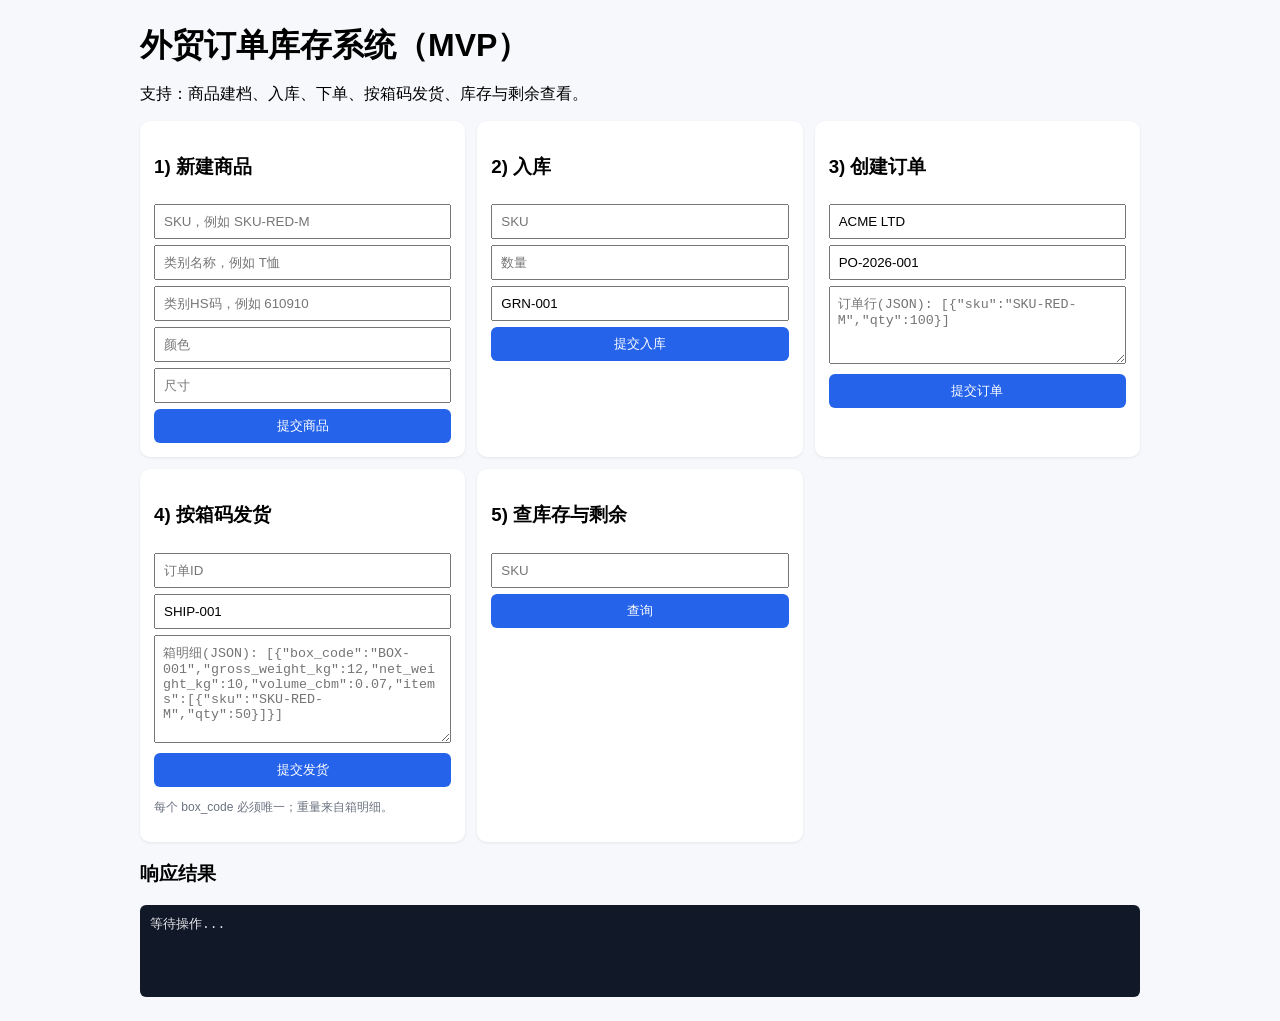
==== frontend/index.html @ 30c9c4c7 "feat: build full-stack foreign-trade order and inventory MVP" ====
<!doctype html>
<html lang="zh-CN">
  <head>
    <meta charset="UTF-8" />
    <meta name="viewport" content="width=device-width, initial-scale=1.0" />
    <title>WM 外贸订单库存系统 MVP</title>
    <style>
      body { font-family: Arial, sans-serif; margin: 0; background: #f6f8fb; }
      .wrap { max-width: 1000px; margin: 24px auto; padding: 0 16px; }
      h1 { margin-bottom: 6px; }
      .grid { display: grid; grid-template-columns: repeat(auto-fit,minmax(300px,1fr)); gap: 12px; }
      .card { background: #fff; border-radius: 10px; padding: 14px; box-shadow: 0 1px 3px rgba(0,0,0,.08); }
      input, textarea, button { width: 100%; padding: 8px; margin-top: 6px; box-sizing: border-box; }
      button { background: #2563eb; color: #fff; border: 0; border-radius: 6px; cursor: pointer; }
      pre { background: #111827; color: #e5e7eb; padding: 10px; border-radius: 6px; overflow: auto; min-height: 72px; }
      .hint { color: #6b7280; font-size: 12px; }
    </style>
  </head>
  <body>
    <div class="wrap">
      <h1>外贸订单库存系统（MVP）</h1>
      <p>支持：商品建档、入库、下单、按箱码发货、库存与剩余查看。</p>

      <div class="grid">
        <section class="card">
          <h3>1) 新建商品</h3>
          <input id="p_sku" placeholder="SKU，例如 SKU-RED-M" />
          <input id="p_category" placeholder="类别名称，例如 T恤" />
          <input id="p_cat_hs" placeholder="类别HS码，例如 610910" />
          <input id="p_color" placeholder="颜色" />
          <input id="p_size" placeholder="尺寸" />
          <button onclick="createProduct()">提交商品</button>
        </section>

        <section class="card">
          <h3>2) 入库</h3>
          <input id="r_sku" placeholder="SKU" />
          <input id="r_qty" placeholder="数量" type="number" />
          <input id="r_ref" placeholder="参考单号" value="GRN-001" />
          <button onclick="receiveStock()">提交入库</button>
        </section>

        <section class="card">
          <h3>3) 创建订单</h3>
          <input id="o_customer" placeholder="客户名" value="ACME LTD" />
          <input id="o_po" placeholder="客户PO" value="PO-2026-001" />
          <textarea id="o_lines" rows="4" placeholder='订单行(JSON): [{"sku":"SKU-RED-M","qty":100}]'></textarea>
          <button onclick="createOrder()">提交订单</button>
        </section>

        <section class="card">
          <h3>4) 按箱码发货</h3>
          <input id="s_order_id" placeholder="订单ID" type="number" />
          <input id="s_no" placeholder="发货单号" value="SHIP-001" />
          <textarea id="s_boxes" rows="6" placeholder='箱明细(JSON): [{"box_code":"BOX-001","gross_weight_kg":12,"net_weight_kg":10,"volume_cbm":0.07,"items":[{"sku":"SKU-RED-M","qty":50}]}]'></textarea>
          <button onclick="createShipment()">提交发货</button>
          <p class="hint">每个 box_code 必须唯一；重量来自箱明细。</p>
        </section>

        <section class="card">
          <h3>5) 查库存与剩余</h3>
          <input id="q_sku" placeholder="SKU" />
          <button onclick="queryInventory()">查询</button>
        </section>
      </div>

      <h3>响应结果</h3>
      <pre id="result">等待操作...</pre>
    </div>

    <script src="./app.js"></script>
  </body>
</html>
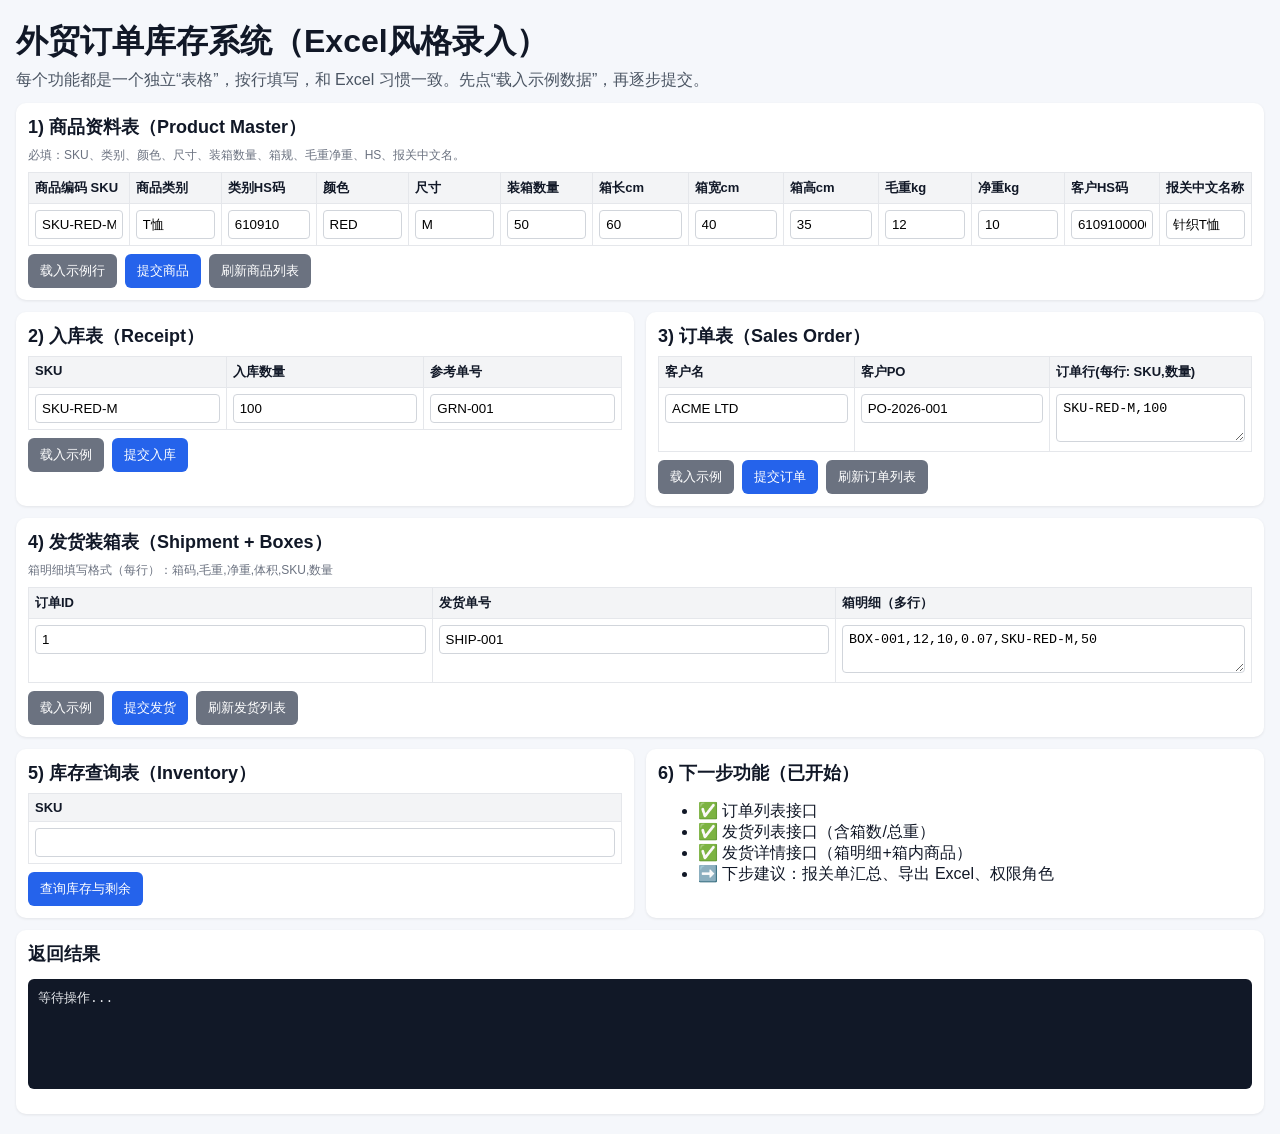
==== commit 6560bd42: "feat: redesign excel-style UI and add order/shipment list APIs" ====
--- a/frontend/index.html
+++ b/frontend/index.html
@@ -3,69 +3,114 @@
   <head>
     <meta charset="UTF-8" />
     <meta name="viewport" content="width=device-width, initial-scale=1.0" />
-    <title>WM 外贸订单库存系统 MVP</title>
+    <title>WM 外贸订单库存系统（Excel风格）</title>
     <style>
-      body { font-family: Arial, sans-serif; margin: 0; background: #f6f8fb; }
-      .wrap { max-width: 1000px; margin: 24px auto; padding: 0 16px; }
-      h1 { margin-bottom: 6px; }
-      .grid { display: grid; grid-template-columns: repeat(auto-fit,minmax(300px,1fr)); gap: 12px; }
-      .card { background: #fff; border-radius: 10px; padding: 14px; box-shadow: 0 1px 3px rgba(0,0,0,.08); }
-      input, textarea, button { width: 100%; padding: 8px; margin-top: 6px; box-sizing: border-box; }
-      button { background: #2563eb; color: #fff; border: 0; border-radius: 6px; cursor: pointer; }
-      pre { background: #111827; color: #e5e7eb; padding: 10px; border-radius: 6px; overflow: auto; min-height: 72px; }
-      .hint { color: #6b7280; font-size: 12px; }
+      body { font-family: Arial, sans-serif; margin: 0; background: #f5f7fb; color:#111827; }
+      .wrap { max-width: 1280px; margin: 20px auto; padding: 0 16px; }
+      h1 { margin: 0 0 6px; }
+      .desc { color:#4b5563; margin-bottom: 12px; }
+      .panel { background:#fff; border-radius:10px; box-shadow:0 1px 3px rgba(0,0,0,.08); margin-bottom:12px; padding:12px; }
+      .panel h2 { margin:0 0 8px; font-size:18px; }
+      .hint { color:#6b7280; font-size:12px; margin-bottom:8px; }
+      table { width:100%; border-collapse:collapse; font-size:13px; }
+      th, td { border:1px solid #e5e7eb; padding:6px; vertical-align:top; }
+      th { background:#f3f4f6; text-align:left; }
+      input, textarea { width:100%; box-sizing:border-box; padding:6px; border:1px solid #d1d5db; border-radius:4px; }
+      textarea { min-height:48px; }
+      .actions { display:flex; gap:8px; flex-wrap:wrap; margin-top:8px; }
+      button { background:#2563eb; color:#fff; border:0; border-radius:6px; padding:8px 12px; cursor:pointer; }
+      button.secondary { background:#6b7280; }
+      .grid2 { display:grid; grid-template-columns:1fr 1fr; gap:12px; }
+      pre { background:#111827; color:#e5e7eb; padding:10px; border-radius:6px; min-height:90px; overflow:auto; }
+      @media (max-width: 960px) { .grid2 { grid-template-columns:1fr; } }
     </style>
   </head>
   <body>
     <div class="wrap">
-      <h1>外贸订单库存系统（MVP）</h1>
-      <p>支持：商品建档、入库、下单、按箱码发货、库存与剩余查看。</p>
+      <h1>外贸订单库存系统（Excel风格录入）</h1>
+      <div class="desc">每个功能都是一个独立“表格”，按行填写，和 Excel 习惯一致。先点“载入示例数据”，再逐步提交。</div>
 
-      <div class="grid">
-        <section class="card">
-          <h3>1) 新建商品</h3>
-          <input id="p_sku" placeholder="SKU，例如 SKU-RED-M" />
-          <input id="p_category" placeholder="类别名称，例如 T恤" />
-          <input id="p_cat_hs" placeholder="类别HS码，例如 610910" />
-          <input id="p_color" placeholder="颜色" />
-          <input id="p_size" placeholder="尺寸" />
+      <div class="panel">
+        <h2>1) 商品资料表（Product Master）</h2>
+        <div class="hint">必填：SKU、类别、颜色、尺寸、装箱数量、箱规、毛重净重、HS、报关中文名。</div>
+        <table>
+          <thead>
+            <tr>
+              <th>商品编码 SKU</th><th>商品类别</th><th>类别HS码</th><th>颜色</th><th>尺寸</th>
+              <th>装箱数量</th><th>箱长cm</th><th>箱宽cm</th><th>箱高cm</th>
+              <th>毛重kg</th><th>净重kg</th><th>客户HS码</th><th>报关中文名称</th>
+            </tr>
+          </thead>
+          <tbody>
+            <tr>
+              <td><input id="p_sku" /></td><td><input id="p_category" /></td><td><input id="p_cat_hs" /></td><td><input id="p_color" /></td><td><input id="p_size" /></td>
+              <td><input id="p_pack" type="number" /></td><td><input id="p_len" type="number" step="0.01" /></td><td><input id="p_wid" type="number" step="0.01" /></td><td><input id="p_hei" type="number" step="0.01" /></td>
+              <td><input id="p_gross" type="number" step="0.01" /></td><td><input id="p_net" type="number" step="0.01" /></td><td><input id="p_customer_hs" /></td><td><input id="p_cn" /></td>
+            </tr>
+          </tbody>
+        </table>
+        <div class="actions">
+          <button onclick="fillProductExample()" class="secondary">载入示例行</button>
           <button onclick="createProduct()">提交商品</button>
-        </section>
-
-        <section class="card">
-          <h3>2) 入库</h3>
-          <input id="r_sku" placeholder="SKU" />
-          <input id="r_qty" placeholder="数量" type="number" />
-          <input id="r_ref" placeholder="参考单号" value="GRN-001" />
-          <button onclick="receiveStock()">提交入库</button>
-        </section>
-
-        <section class="card">
-          <h3>3) 创建订单</h3>
-          <input id="o_customer" placeholder="客户名" value="ACME LTD" />
-          <input id="o_po" placeholder="客户PO" value="PO-2026-001" />
-          <textarea id="o_lines" rows="4" placeholder='订单行(JSON): [{"sku":"SKU-RED-M","qty":100}]'></textarea>
-          <button onclick="createOrder()">提交订单</button>
-        </section>
-
-        <section class="card">
-          <h3>4) 按箱码发货</h3>
-          <input id="s_order_id" placeholder="订单ID" type="number" />
-          <input id="s_no" placeholder="发货单号" value="SHIP-001" />
-          <textarea id="s_boxes" rows="6" placeholder='箱明细(JSON): [{"box_code":"BOX-001","gross_weight_kg":12,"net_weight_kg":10,"volume_cbm":0.07,"items":[{"sku":"SKU-RED-M","qty":50}]}]'></textarea>
-          <button onclick="createShipment()">提交发货</button>
-          <p class="hint">每个 box_code 必须唯一；重量来自箱明细。</p>
-        </section>
-
-        <section class="card">
-          <h3>5) 查库存与剩余</h3>
-          <input id="q_sku" placeholder="SKU" />
-          <button onclick="queryInventory()">查询</button>
-        </section>
+          <button onclick="refreshProducts()" class="secondary">刷新商品列表</button>
+        </div>
+        <div id="productsTable"></div>
       </div>
 
-      <h3>响应结果</h3>
-      <pre id="result">等待操作...</pre>
+      <div class="grid2">
+        <div class="panel">
+          <h2>2) 入库表（Receipt）</h2>
+          <table>
+            <thead><tr><th>SKU</th><th>入库数量</th><th>参考单号</th></tr></thead>
+            <tbody><tr><td><input id="r_sku" /></td><td><input id="r_qty" type="number" /></td><td><input id="r_ref" /></td></tr></tbody>
+          </table>
+          <div class="actions"><button onclick="fillReceiptExample()" class="secondary">载入示例</button><button onclick="receiveStock()">提交入库</button></div>
+        </div>
+
+        <div class="panel">
+          <h2>3) 订单表（Sales Order）</h2>
+          <table>
+            <thead><tr><th>客户名</th><th>客户PO</th><th>订单行(每行: SKU,数量)</th></tr></thead>
+            <tbody><tr><td><input id="o_customer" /></td><td><input id="o_po" /></td><td><textarea id="o_lines" placeholder="SKU-RED-M,100\nSKU-BLUE-L,50"></textarea></td></tr></tbody>
+          </table>
+          <div class="actions"><button onclick="fillOrderExample()" class="secondary">载入示例</button><button onclick="createOrder()">提交订单</button><button onclick="refreshOrders()" class="secondary">刷新订单列表</button></div>
+          <div id="ordersTable"></div>
+        </div>
+      </div>
+
+      <div class="panel">
+        <h2>4) 发货装箱表（Shipment + Boxes）</h2>
+        <div class="hint">箱明细填写格式（每行）：箱码,毛重,净重,体积,SKU,数量</div>
+        <table>
+          <thead><tr><th>订单ID</th><th>发货单号</th><th>箱明细（多行）</th></tr></thead>
+          <tbody><tr><td><input id="s_order_id" type="number" /></td><td><input id="s_no" /></td><td><textarea id="s_boxes" placeholder="BOX-001,12,10,0.07,SKU-RED-M,50"></textarea></td></tr></tbody>
+        </table>
+        <div class="actions"><button onclick="fillShipmentExample()" class="secondary">载入示例</button><button onclick="createShipment()">提交发货</button><button onclick="refreshShipments()" class="secondary">刷新发货列表</button></div>
+        <div id="shipmentsTable"></div>
+      </div>
+
+      <div class="grid2">
+        <div class="panel">
+          <h2>5) 库存查询表（Inventory）</h2>
+          <table><thead><tr><th>SKU</th></tr></thead><tbody><tr><td><input id="q_sku" /></td></tr></tbody></table>
+          <div class="actions"><button onclick="queryInventory()">查询库存与剩余</button></div>
+        </div>
+
+        <div class="panel">
+          <h2>6) 下一步功能（已开始）</h2>
+          <ul>
+            <li>✅ 订单列表接口</li>
+            <li>✅ 发货列表接口（含箱数/总重）</li>
+            <li>✅ 发货详情接口（箱明细+箱内商品）</li>
+            <li>➡️ 下步建议：报关单汇总、导出 Excel、权限角色</li>
+          </ul>
+        </div>
+      </div>
+
+      <div class="panel">
+        <h2>返回结果</h2>
+        <pre id="result">等待操作...</pre>
+      </div>
     </div>
 
     <script src="./app.js"></script>
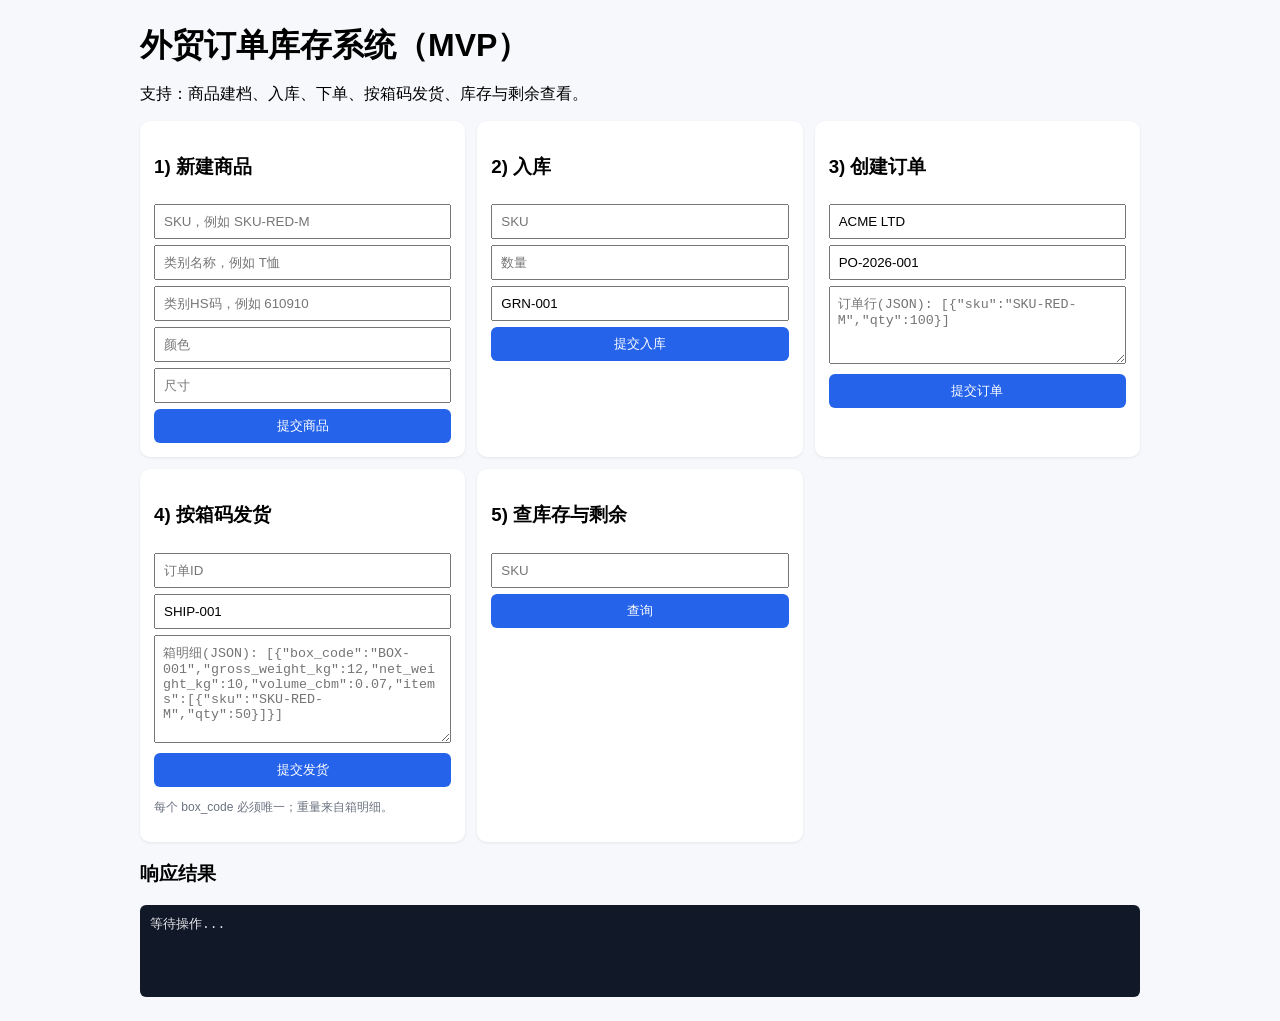
==== commit 66e74b2f: "Merge branch 'main' into codex/design-order-management-system-requirements-ja2w4x" ====
--- a/frontend/index.html
+++ b/frontend/index.html
@@ -3,114 +3,69 @@
   <head>
     <meta charset="UTF-8" />
     <meta name="viewport" content="width=device-width, initial-scale=1.0" />
-    <title>WM 外贸订单库存系统（Excel风格）</title>
+    <title>WM 外贸订单库存系统 MVP</title>
     <style>
-      body { font-family: Arial, sans-serif; margin: 0; background: #f5f7fb; color:#111827; }
-      .wrap { max-width: 1280px; margin: 20px auto; padding: 0 16px; }
-      h1 { margin: 0 0 6px; }
-      .desc { color:#4b5563; margin-bottom: 12px; }
-      .panel { background:#fff; border-radius:10px; box-shadow:0 1px 3px rgba(0,0,0,.08); margin-bottom:12px; padding:12px; }
-      .panel h2 { margin:0 0 8px; font-size:18px; }
-      .hint { color:#6b7280; font-size:12px; margin-bottom:8px; }
-      table { width:100%; border-collapse:collapse; font-size:13px; }
-      th, td { border:1px solid #e5e7eb; padding:6px; vertical-align:top; }
-      th { background:#f3f4f6; text-align:left; }
-      input, textarea { width:100%; box-sizing:border-box; padding:6px; border:1px solid #d1d5db; border-radius:4px; }
-      textarea { min-height:48px; }
-      .actions { display:flex; gap:8px; flex-wrap:wrap; margin-top:8px; }
-      button { background:#2563eb; color:#fff; border:0; border-radius:6px; padding:8px 12px; cursor:pointer; }
-      button.secondary { background:#6b7280; }
-      .grid2 { display:grid; grid-template-columns:1fr 1fr; gap:12px; }
-      pre { background:#111827; color:#e5e7eb; padding:10px; border-radius:6px; min-height:90px; overflow:auto; }
-      @media (max-width: 960px) { .grid2 { grid-template-columns:1fr; } }
+      body { font-family: Arial, sans-serif; margin: 0; background: #f6f8fb; }
+      .wrap { max-width: 1000px; margin: 24px auto; padding: 0 16px; }
+      h1 { margin-bottom: 6px; }
+      .grid { display: grid; grid-template-columns: repeat(auto-fit,minmax(300px,1fr)); gap: 12px; }
+      .card { background: #fff; border-radius: 10px; padding: 14px; box-shadow: 0 1px 3px rgba(0,0,0,.08); }
+      input, textarea, button { width: 100%; padding: 8px; margin-top: 6px; box-sizing: border-box; }
+      button { background: #2563eb; color: #fff; border: 0; border-radius: 6px; cursor: pointer; }
+      pre { background: #111827; color: #e5e7eb; padding: 10px; border-radius: 6px; overflow: auto; min-height: 72px; }
+      .hint { color: #6b7280; font-size: 12px; }
     </style>
   </head>
   <body>
     <div class="wrap">
-      <h1>外贸订单库存系统（Excel风格录入）</h1>
-      <div class="desc">每个功能都是一个独立“表格”，按行填写，和 Excel 习惯一致。先点“载入示例数据”，再逐步提交。</div>
+      <h1>外贸订单库存系统（MVP）</h1>
+      <p>支持：商品建档、入库、下单、按箱码发货、库存与剩余查看。</p>
 
-      <div class="panel">
-        <h2>1) 商品资料表（Product Master）</h2>
-        <div class="hint">必填：SKU、类别、颜色、尺寸、装箱数量、箱规、毛重净重、HS、报关中文名。</div>
-        <table>
-          <thead>
-            <tr>
-              <th>商品编码 SKU</th><th>商品类别</th><th>类别HS码</th><th>颜色</th><th>尺寸</th>
-              <th>装箱数量</th><th>箱长cm</th><th>箱宽cm</th><th>箱高cm</th>
-              <th>毛重kg</th><th>净重kg</th><th>客户HS码</th><th>报关中文名称</th>
-            </tr>
-          </thead>
-          <tbody>
-            <tr>
-              <td><input id="p_sku" /></td><td><input id="p_category" /></td><td><input id="p_cat_hs" /></td><td><input id="p_color" /></td><td><input id="p_size" /></td>
-              <td><input id="p_pack" type="number" /></td><td><input id="p_len" type="number" step="0.01" /></td><td><input id="p_wid" type="number" step="0.01" /></td><td><input id="p_hei" type="number" step="0.01" /></td>
-              <td><input id="p_gross" type="number" step="0.01" /></td><td><input id="p_net" type="number" step="0.01" /></td><td><input id="p_customer_hs" /></td><td><input id="p_cn" /></td>
-            </tr>
-          </tbody>
-        </table>
-        <div class="actions">
-          <button onclick="fillProductExample()" class="secondary">载入示例行</button>
+      <div class="grid">
+        <section class="card">
+          <h3>1) 新建商品</h3>
+          <input id="p_sku" placeholder="SKU，例如 SKU-RED-M" />
+          <input id="p_category" placeholder="类别名称，例如 T恤" />
+          <input id="p_cat_hs" placeholder="类别HS码，例如 610910" />
+          <input id="p_color" placeholder="颜色" />
+          <input id="p_size" placeholder="尺寸" />
           <button onclick="createProduct()">提交商品</button>
-          <button onclick="refreshProducts()" class="secondary">刷新商品列表</button>
-        </div>
-        <div id="productsTable"></div>
+        </section>
+
+        <section class="card">
+          <h3>2) 入库</h3>
+          <input id="r_sku" placeholder="SKU" />
+          <input id="r_qty" placeholder="数量" type="number" />
+          <input id="r_ref" placeholder="参考单号" value="GRN-001" />
+          <button onclick="receiveStock()">提交入库</button>
+        </section>
+
+        <section class="card">
+          <h3>3) 创建订单</h3>
+          <input id="o_customer" placeholder="客户名" value="ACME LTD" />
+          <input id="o_po" placeholder="客户PO" value="PO-2026-001" />
+          <textarea id="o_lines" rows="4" placeholder='订单行(JSON): [{"sku":"SKU-RED-M","qty":100}]'></textarea>
+          <button onclick="createOrder()">提交订单</button>
+        </section>
+
+        <section class="card">
+          <h3>4) 按箱码发货</h3>
+          <input id="s_order_id" placeholder="订单ID" type="number" />
+          <input id="s_no" placeholder="发货单号" value="SHIP-001" />
+          <textarea id="s_boxes" rows="6" placeholder='箱明细(JSON): [{"box_code":"BOX-001","gross_weight_kg":12,"net_weight_kg":10,"volume_cbm":0.07,"items":[{"sku":"SKU-RED-M","qty":50}]}]'></textarea>
+          <button onclick="createShipment()">提交发货</button>
+          <p class="hint">每个 box_code 必须唯一；重量来自箱明细。</p>
+        </section>
+
+        <section class="card">
+          <h3>5) 查库存与剩余</h3>
+          <input id="q_sku" placeholder="SKU" />
+          <button onclick="queryInventory()">查询</button>
+        </section>
       </div>
 
-      <div class="grid2">
-        <div class="panel">
-          <h2>2) 入库表（Receipt）</h2>
-          <table>
-            <thead><tr><th>SKU</th><th>入库数量</th><th>参考单号</th></tr></thead>
-            <tbody><tr><td><input id="r_sku" /></td><td><input id="r_qty" type="number" /></td><td><input id="r_ref" /></td></tr></tbody>
-          </table>
-          <div class="actions"><button onclick="fillReceiptExample()" class="secondary">载入示例</button><button onclick="receiveStock()">提交入库</button></div>
-        </div>
-
-        <div class="panel">
-          <h2>3) 订单表（Sales Order）</h2>
-          <table>
-            <thead><tr><th>客户名</th><th>客户PO</th><th>订单行(每行: SKU,数量)</th></tr></thead>
-            <tbody><tr><td><input id="o_customer" /></td><td><input id="o_po" /></td><td><textarea id="o_lines" placeholder="SKU-RED-M,100\nSKU-BLUE-L,50"></textarea></td></tr></tbody>
-          </table>
-          <div class="actions"><button onclick="fillOrderExample()" class="secondary">载入示例</button><button onclick="createOrder()">提交订单</button><button onclick="refreshOrders()" class="secondary">刷新订单列表</button></div>
-          <div id="ordersTable"></div>
-        </div>
-      </div>
-
-      <div class="panel">
-        <h2>4) 发货装箱表（Shipment + Boxes）</h2>
-        <div class="hint">箱明细填写格式（每行）：箱码,毛重,净重,体积,SKU,数量</div>
-        <table>
-          <thead><tr><th>订单ID</th><th>发货单号</th><th>箱明细（多行）</th></tr></thead>
-          <tbody><tr><td><input id="s_order_id" type="number" /></td><td><input id="s_no" /></td><td><textarea id="s_boxes" placeholder="BOX-001,12,10,0.07,SKU-RED-M,50"></textarea></td></tr></tbody>
-        </table>
-        <div class="actions"><button onclick="fillShipmentExample()" class="secondary">载入示例</button><button onclick="createShipment()">提交发货</button><button onclick="refreshShipments()" class="secondary">刷新发货列表</button></div>
-        <div id="shipmentsTable"></div>
-      </div>
-
-      <div class="grid2">
-        <div class="panel">
-          <h2>5) 库存查询表（Inventory）</h2>
-          <table><thead><tr><th>SKU</th></tr></thead><tbody><tr><td><input id="q_sku" /></td></tr></tbody></table>
-          <div class="actions"><button onclick="queryInventory()">查询库存与剩余</button></div>
-        </div>
-
-        <div class="panel">
-          <h2>6) 下一步功能（已开始）</h2>
-          <ul>
-            <li>✅ 订单列表接口</li>
-            <li>✅ 发货列表接口（含箱数/总重）</li>
-            <li>✅ 发货详情接口（箱明细+箱内商品）</li>
-            <li>➡️ 下步建议：报关单汇总、导出 Excel、权限角色</li>
-          </ul>
-        </div>
-      </div>
-
-      <div class="panel">
-        <h2>返回结果</h2>
-        <pre id="result">等待操作...</pre>
-      </div>
+      <h3>响应结果</h3>
+      <pre id="result">等待操作...</pre>
     </div>
 
     <script src="./app.js"></script>
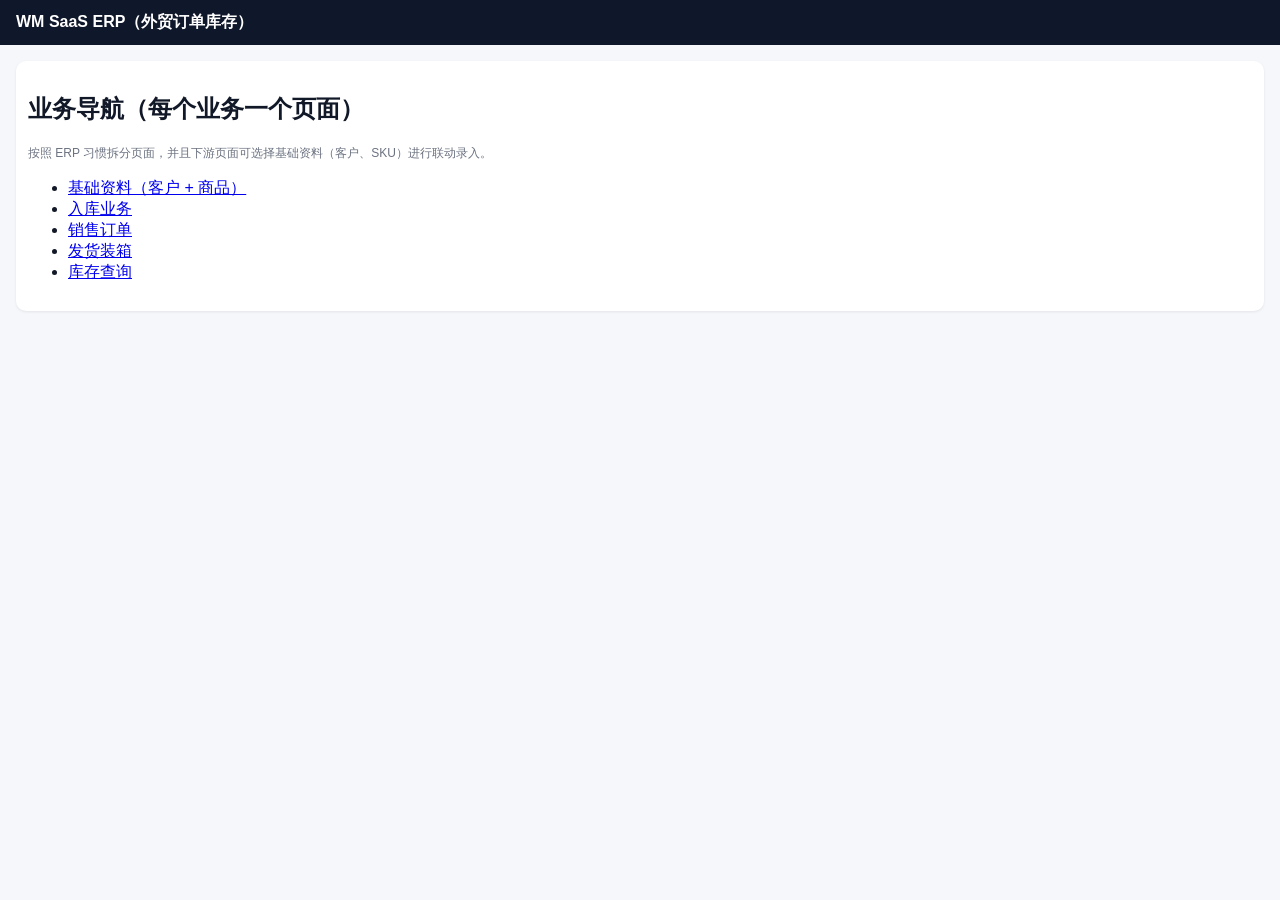
==== commit c142dce1: "feat: split SaaS ERP flows into linked business pages" ====
--- a/frontend/index.html
+++ b/frontend/index.html
@@ -1,73 +1,16 @@
-<!doctype html>
-<html lang="zh-CN">
-  <head>
-    <meta charset="UTF-8" />
-    <meta name="viewport" content="width=device-width, initial-scale=1.0" />
-    <title>WM 外贸订单库存系统 MVP</title>
-    <style>
-      body { font-family: Arial, sans-serif; margin: 0; background: #f6f8fb; }
-      .wrap { max-width: 1000px; margin: 24px auto; padding: 0 16px; }
-      h1 { margin-bottom: 6px; }
-      .grid { display: grid; grid-template-columns: repeat(auto-fit,minmax(300px,1fr)); gap: 12px; }
-      .card { background: #fff; border-radius: 10px; padding: 14px; box-shadow: 0 1px 3px rgba(0,0,0,.08); }
-      input, textarea, button { width: 100%; padding: 8px; margin-top: 6px; box-sizing: border-box; }
-      button { background: #2563eb; color: #fff; border: 0; border-radius: 6px; cursor: pointer; }
-      pre { background: #111827; color: #e5e7eb; padding: 10px; border-radius: 6px; overflow: auto; min-height: 72px; }
-      .hint { color: #6b7280; font-size: 12px; }
-    </style>
-  </head>
-  <body>
-    <div class="wrap">
-      <h1>外贸订单库存系统（MVP）</h1>
-      <p>支持：商品建档、入库、下单、按箱码发货、库存与剩余查看。</p>
-
-      <div class="grid">
-        <section class="card">
-          <h3>1) 新建商品</h3>
-          <input id="p_sku" placeholder="SKU，例如 SKU-RED-M" />
-          <input id="p_category" placeholder="类别名称，例如 T恤" />
-          <input id="p_cat_hs" placeholder="类别HS码，例如 610910" />
-          <input id="p_color" placeholder="颜色" />
-          <input id="p_size" placeholder="尺寸" />
-          <button onclick="createProduct()">提交商品</button>
-        </section>
-
-        <section class="card">
-          <h3>2) 入库</h3>
-          <input id="r_sku" placeholder="SKU" />
-          <input id="r_qty" placeholder="数量" type="number" />
-          <input id="r_ref" placeholder="参考单号" value="GRN-001" />
-          <button onclick="receiveStock()">提交入库</button>
-        </section>
-
-        <section class="card">
-          <h3>3) 创建订单</h3>
-          <input id="o_customer" placeholder="客户名" value="ACME LTD" />
-          <input id="o_po" placeholder="客户PO" value="PO-2026-001" />
-          <textarea id="o_lines" rows="4" placeholder='订单行(JSON): [{"sku":"SKU-RED-M","qty":100}]'></textarea>
-          <button onclick="createOrder()">提交订单</button>
-        </section>
-
-        <section class="card">
-          <h3>4) 按箱码发货</h3>
-          <input id="s_order_id" placeholder="订单ID" type="number" />
-          <input id="s_no" placeholder="发货单号" value="SHIP-001" />
-          <textarea id="s_boxes" rows="6" placeholder='箱明细(JSON): [{"box_code":"BOX-001","gross_weight_kg":12,"net_weight_kg":10,"volume_cbm":0.07,"items":[{"sku":"SKU-RED-M","qty":50}]}]'></textarea>
-          <button onclick="createShipment()">提交发货</button>
-          <p class="hint">每个 box_code 必须唯一；重量来自箱明细。</p>
-        </section>
-
-        <section class="card">
-          <h3>5) 查库存与剩余</h3>
-          <input id="q_sku" placeholder="SKU" />
-          <button onclick="queryInventory()">查询</button>
-        </section>
-      </div>
-
-      <h3>响应结果</h3>
-      <pre id="result">等待操作...</pre>
-    </div>
-
-    <script src="./app.js"></script>
-  </body>
-</html>
+<!doctype html><html lang="zh-CN"><head><meta charset="UTF-8"><meta name="viewport" content="width=device-width,initial-scale=1"><title>WM SaaS ERP</title><link rel="stylesheet" href="./style.css"></head><body>
+<div class="top"><strong>WM SaaS ERP（外贸订单库存）</strong></div>
+<div class="wrap">
+  <div class="card">
+    <h2>业务导航（每个业务一个页面）</h2>
+    <p class="hint">按照 ERP 习惯拆分页面，并且下游页面可选择基础资料（客户、SKU）进行联动录入。</p>
+    <ul>
+      <li><a href="./pages/base-data.html">基础资料（客户 + 商品）</a></li>
+      <li><a href="./pages/receipt.html">入库业务</a></li>
+      <li><a href="./pages/order.html">销售订单</a></li>
+      <li><a href="./pages/shipment.html">发货装箱</a></li>
+      <li><a href="./pages/inventory.html">库存查询</a></li>
+    </ul>
+  </div>
+</div>
+</body></html>
--- a/frontend/style.css
+++ b/frontend/style.css
@@ -0,0 +1,14 @@
+body{font-family:Arial,sans-serif;margin:0;background:#f5f7fb;color:#111827}
+.top{background:#0f172a;color:#fff;padding:12px 16px}
+.top a{color:#93c5fd;text-decoration:none;margin-right:12px}
+.wrap{max-width:1280px;margin:16px auto;padding:0 16px}
+.card{background:#fff;border-radius:10px;box-shadow:0 1px 3px rgba(0,0,0,.08);padding:12px;margin-bottom:12px}
+.hint{color:#6b7280;font-size:12px}
+table{width:100%;border-collapse:collapse;font-size:13px;margin-top:8px}
+th,td{border:1px solid #e5e7eb;padding:6px;vertical-align:top}th{background:#f3f4f6;text-align:left}
+input,select,textarea{width:100%;box-sizing:border-box;padding:6px;border:1px solid #d1d5db;border-radius:4px}
+textarea{min-height:60px}
+.actions{display:flex;gap:8px;flex-wrap:wrap;margin-top:8px}
+button{background:#2563eb;color:#fff;border:0;border-radius:6px;padding:8px 12px;cursor:pointer}
+button.secondary{background:#6b7280}
+pre{background:#111827;color:#e5e7eb;padding:10px;border-radius:6px;min-height:80px;overflow:auto}
